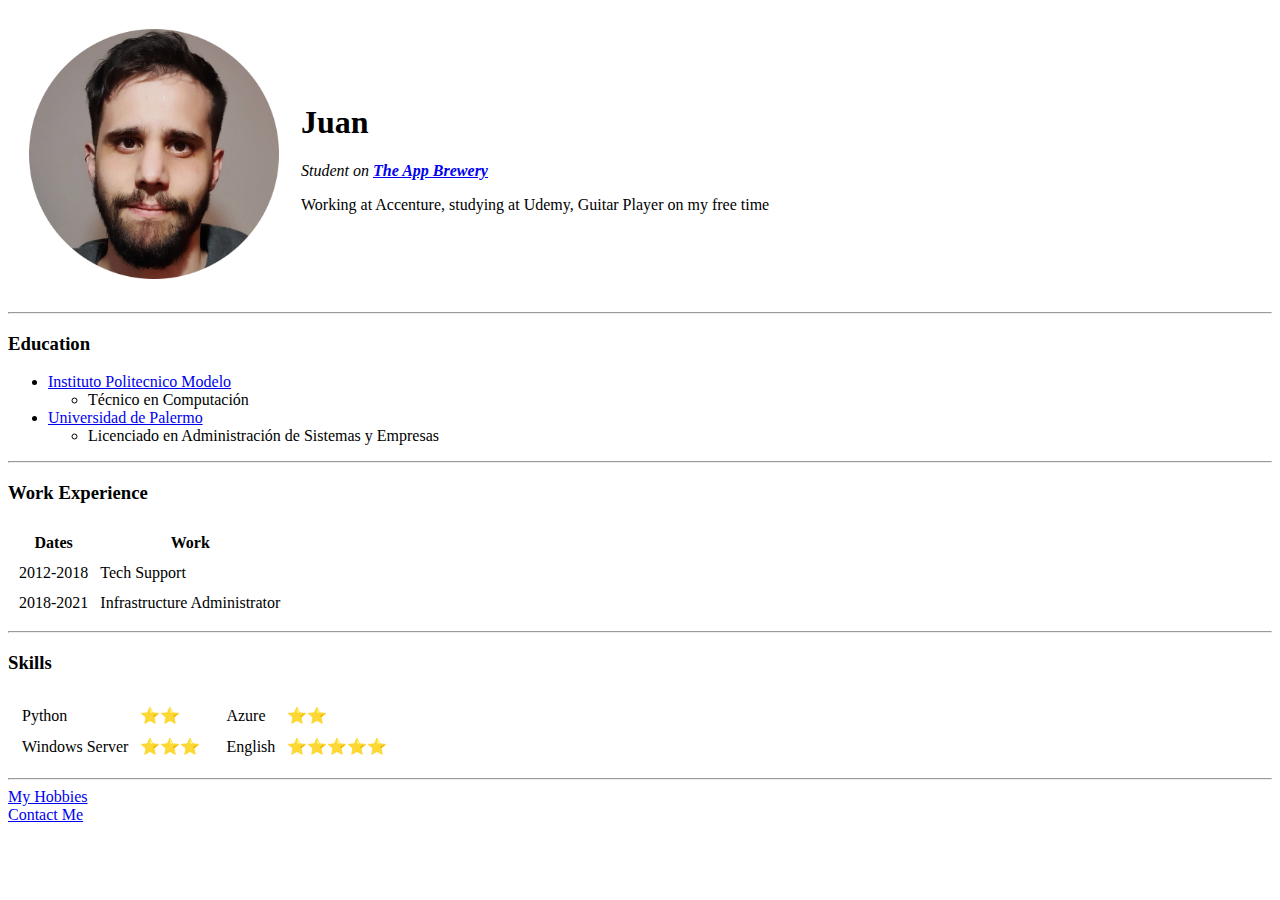
==== index.html @ 0cb35a0c "Add initial CV website files" ====
<!DOCTYPE html>
<html lang=" " dir="ltr">

<head>
  <meta charset="utf-8">
  <title>Juan's Personal Site</title>
</head>

<body>
  <table cellspacing="20">
    <tr>
      <td><img src="images/foto-modified.png" alt="foto de perfil" height="250"></td>
      <td><h1>Juan</h1>
      <p><em>Student on <strong><a href="https://www.appbrewery.co/">The App Brewery</a></strong></em></p>
      <p>Working at Accenture, studying at Udemy, Guitar Player on my free time</p></td>
    </tr>
  </table>


  <hr>
  <h3>Education</h3>
  <ul>
    <li><a href="https://www.ipm.edu.ar/">Instituto Politecnico Modelo</a></li>
    <ul>
      <li>Técnico en Computación</li>
    </ul>
    <li><a href="https://www.palermo.edu/">Universidad de Palermo</a></li>
    <ul>
      <li>Licenciado en Administración de Sistemas y Empresas</li>
    </ul>
  </ul>
  <hr>
  <h3>Work Experience</h3>
  <table cellspacing="10">
    <thead>
      <tr>
        <th>Dates</th>
        <th>Work</th>
      </tr>
    </thead>
    <tbody>
      <tr>
        <td>2012-2018</td>
        <td>Tech Support</td>
      </tr>
      <tr>
        <td>2018-2021</td>
        <td>Infrastructure Administrator</td>
      </tr>
    </tbody>
  </table>
  <hr>
  <h3>Skills</h3>
<table>
  <tr>
    <td>
      <table cellspacing="10">
        <tr>
          <td>Python</td>
          <td>⭐⭐</td>
        </tr>
        <tr>
          <td>Windows Server</td>
          <td>⭐⭐⭐</td>
        </tr>
      </table>
    </td>
    <td>
      <table cellspacing="10">
        <tr>
          <td>Azure</td>
          <td>⭐⭐</td>
        </tr>
        <tr>
          <td>English</td>
          <td>⭐⭐⭐⭐⭐</td>
        </tr>
      </table>
    </td>
  </tr>
</table>
  <hr>
  <a href="hobbies.html">My Hobbies</a>
  <br>
  <a href="contact.html">Contact Me</a>
</body>

</html>
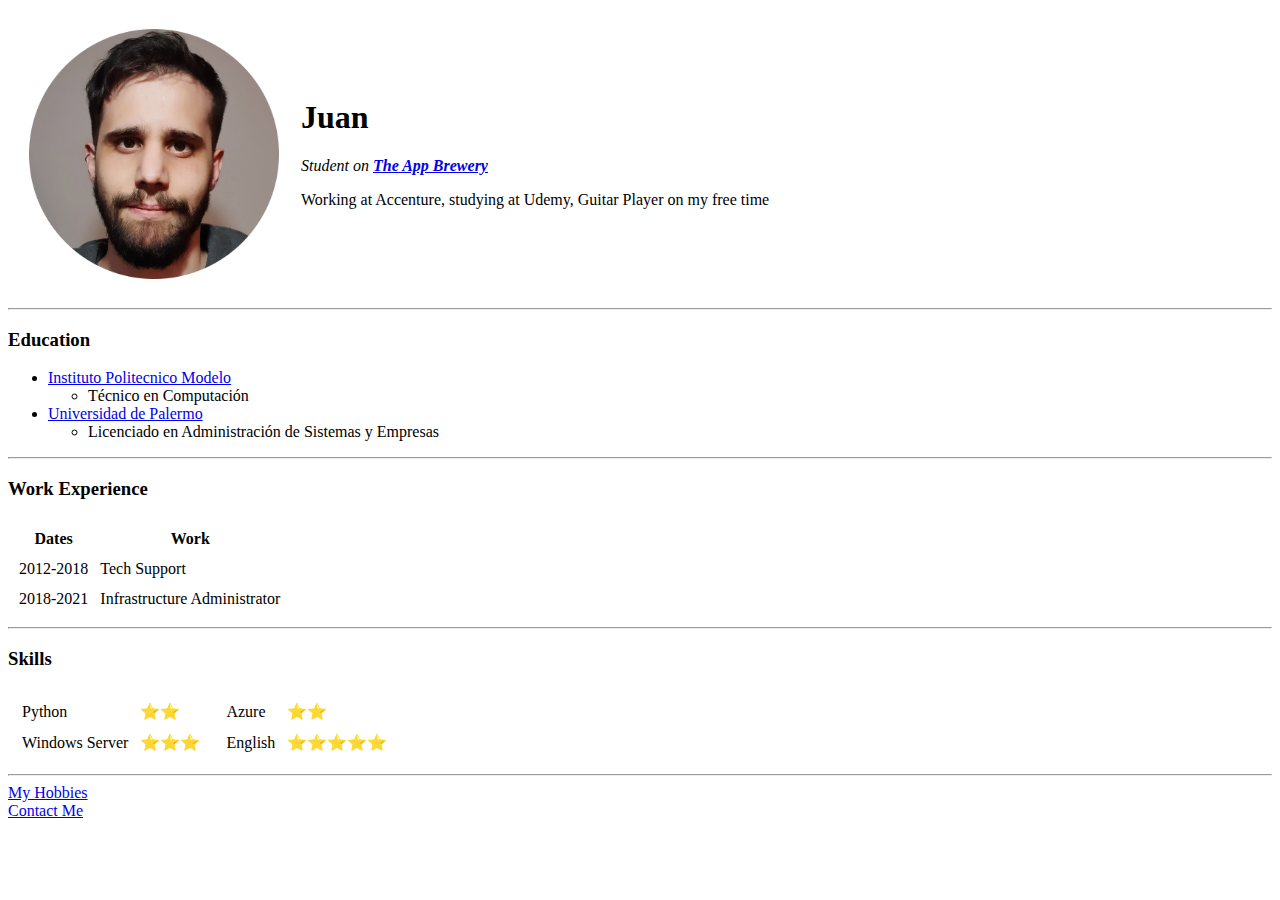
==== commit 72b0fec2: "Update index.html" ====
--- a/index.html
+++ b/index.html
@@ -1,4 +1,3 @@
-<!DOCTYPE html>
 <html lang=" " dir="ltr">
 
 <head>
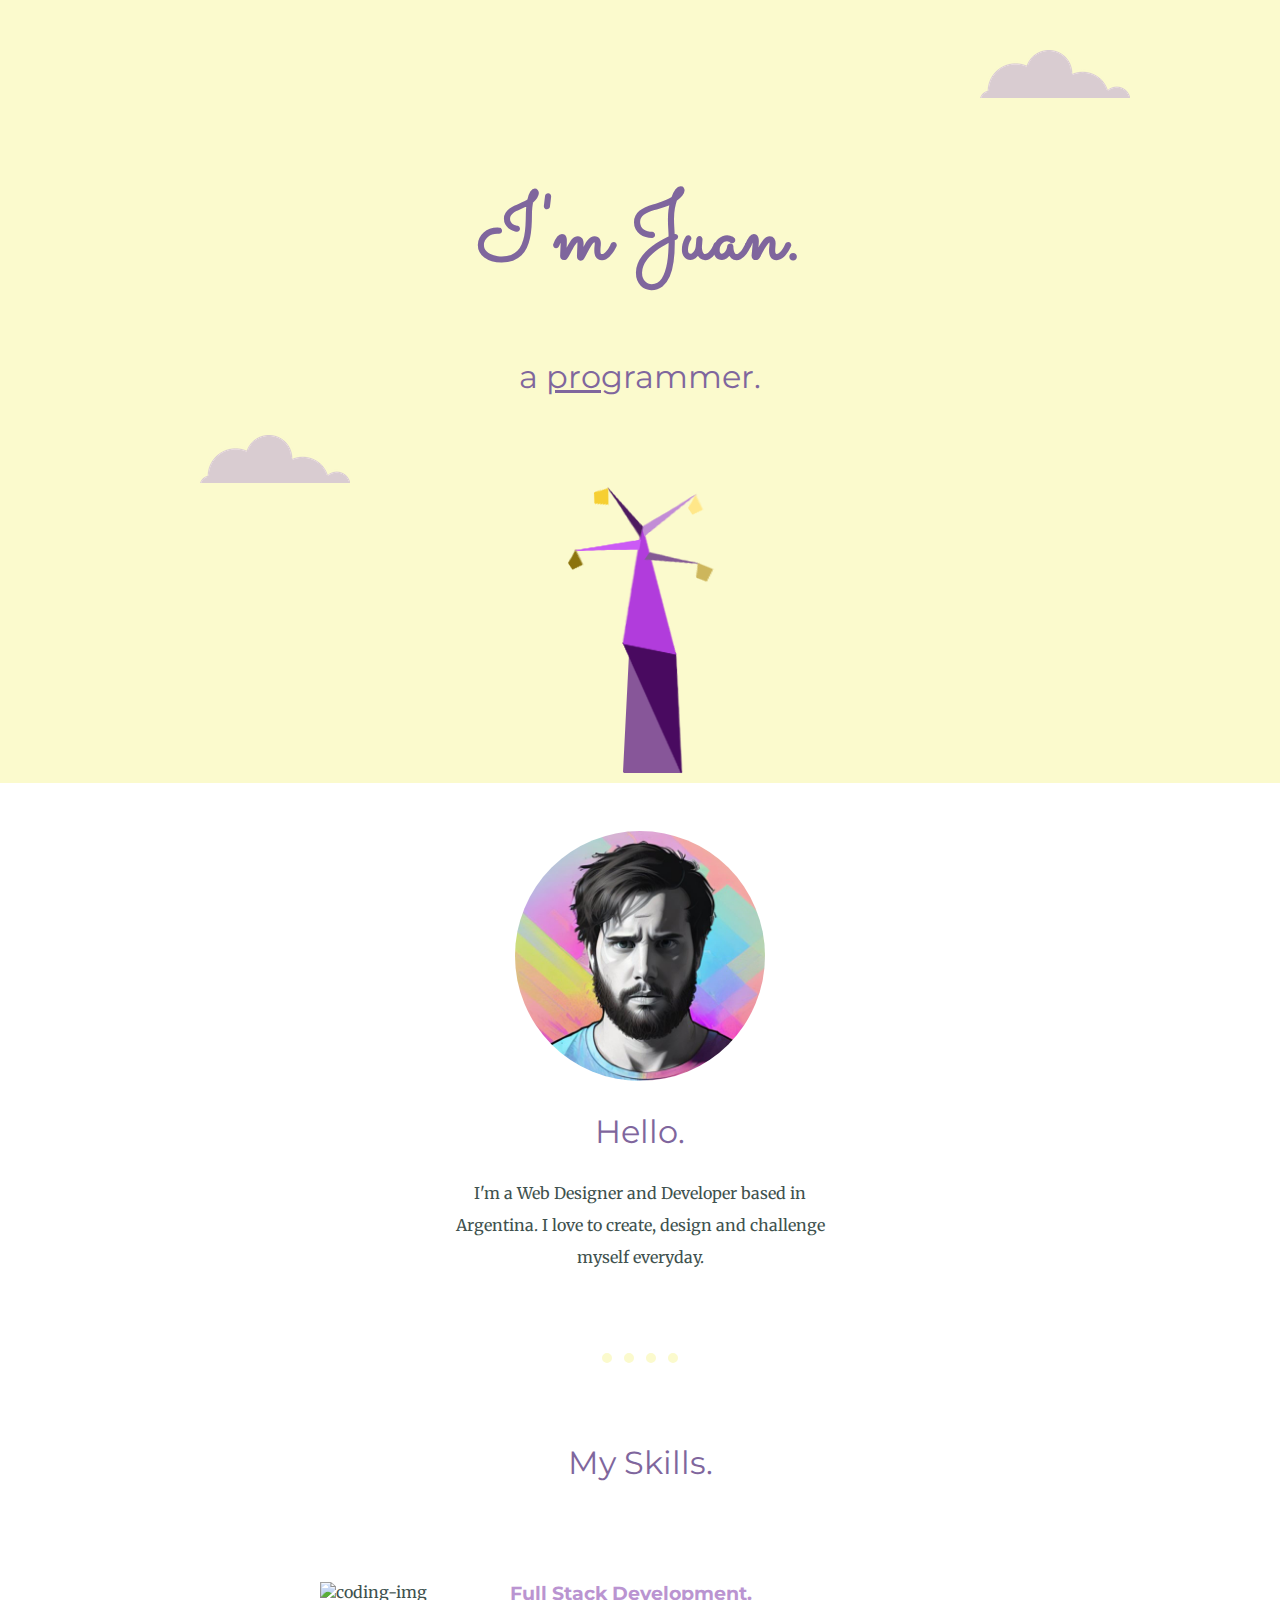
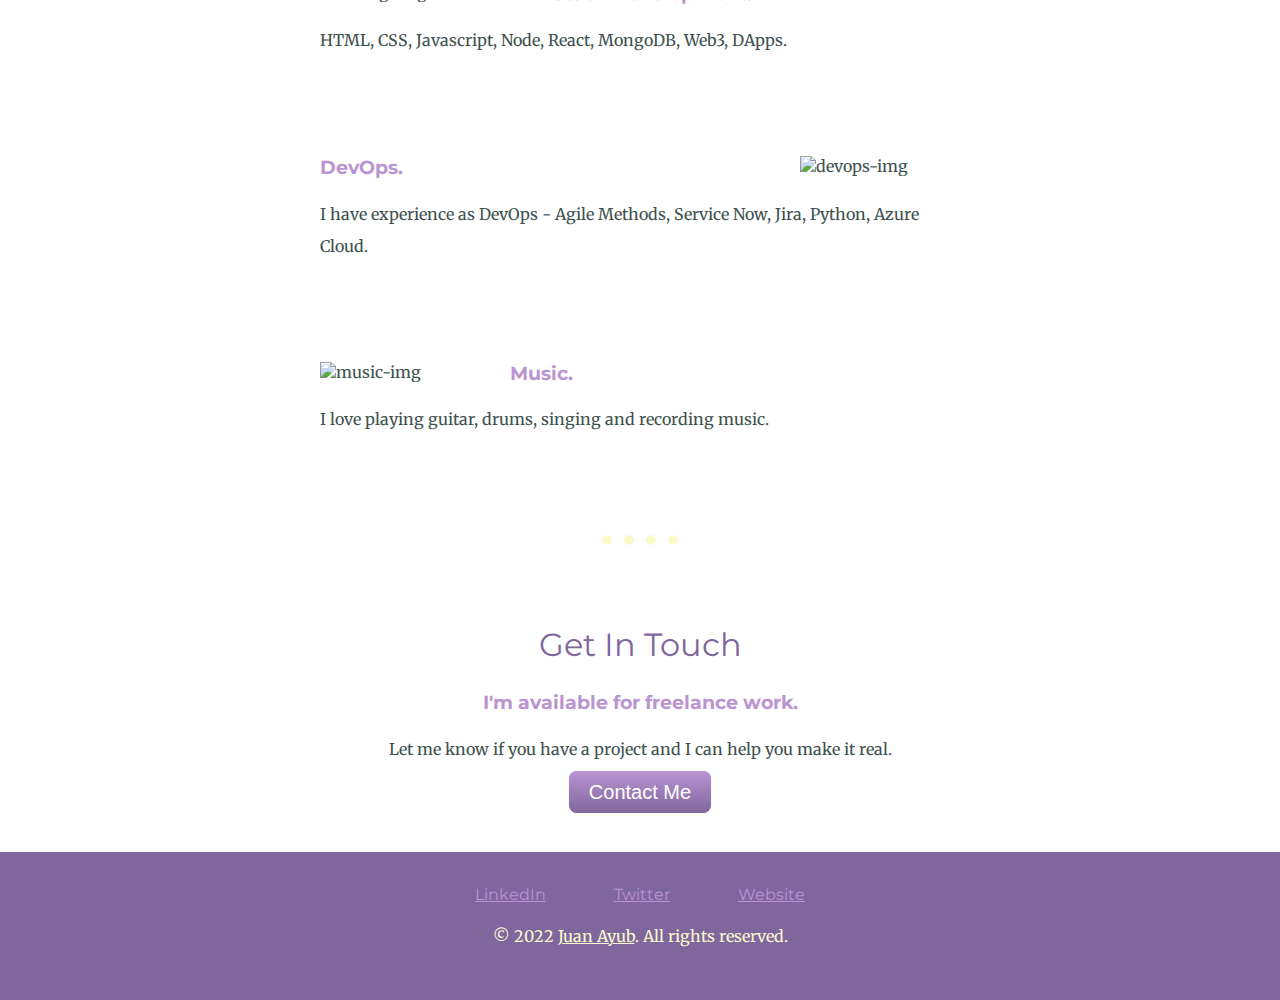
==== commit 3bfa92a9: "Add files via upload" ====
--- a/index.html
+++ b/index.html
@@ -1,87 +1,61 @@
-<html lang=" " dir="ltr">
-
-<head>
-  <meta charset="utf-8">
-  <title>Juan's Personal Site</title>
-</head>
-
-<body>
-  <table cellspacing="20">
-    <tr>
-      <td><img src="images/foto-modified.png" alt="foto de perfil" height="250"></td>
-      <td><h1>Juan</h1>
-      <p><em>Student on <strong><a href="https://www.appbrewery.co/">The App Brewery</a></strong></em></p>
-      <p>Working at Accenture, studying at Udemy, Guitar Player on my free time</p></td>
-    </tr>
-  </table>
+<!DOCTYPE html>
+<html lang="en" dir="ltr">
+  <head>
+    <meta charset="utf-8">
+    <title>Juan's Site</title>
+    <link rel="stylesheet" href="css/styles.css">
+    <link rel="icon" href="favicon.ico">
+    <link rel="preconnect" href="https://fonts.googleapis.com"><link rel="preconnect" href="https://fonts.gstatic.com" crossorigin><link href="https://fonts.googleapis.com/css2?family=Merriweather&family=Montserrat&family=Sacramento&display=swap" rel="stylesheet">
+  </head>
+  <body>
+    <div class="top-container">
+      <img class="top-cloud" src="images/cloud.png" alt="cloud-img">
+      <h1>I'm Juan.</h1>
+      <h2>a <span class="pro">pro</span>grammer.</h2>
+      <img class="bottom-cloud" src="images/cloud.png" alt="cloud-img">
+      <img src="images/tree.png" alt="tree-img">
+    </div>
+    <div class="middle-container">
+      <div class="profile">
+        <img class="profile-pic" src="images/profilepic.jpeg" alt="profile-pic">
+        <h2>Hello.</h2>
+        <p class="intro">I'm a Web Designer and Developer based in Argentina. I love to create, design and challenge myself everyday.</p>
+      </div>
+      <hr>
+      <div class="skills">
+        <h2>My Skills.</h2>
+        <div class="skill-row">
+          <img class="web-pics" src="https://cdn-icons-png.flaticon.com/512/2518/2518007.png" alt="coding-img">
+          <h3>Full Stack Development.</h3>
+          <p>HTML, CSS, Javascript, Node, React, MongoDB, Web3, DApps.</p>
+        </div>
+        <div class="skill-row">
+          <img class="code-pics" src="https://cdn-icons-png.flaticon.com/512/5136/5136950.png" alt="devops-img">
+          <h3>DevOps.</h3>
+          <p>I have experience as DevOps - Agile Methods, Service Now, Jira, Python, Azure Cloud.</p>
+        </div>
+        <div class="skill-row">
+          <img class="music-pics" src="https://cdn-icons-png.flaticon.com/512/1384/1384061.png" alt="music-img">
+          <h3>Music.</h3>
+          <p>I love playing guitar, drums, singing and recording music.</p>
+        </div>
+      </div>
+      <hr>
+      <div class="contact-me">
+        <h2>Get In Touch</h2>
+        <h3>I'm available for freelance work.</h3>
+        <p>Let me know if you have a project and I can help you make it real.</p>
+        <a class="btn" href="mailto:juan.ayub@gmail.com">Contact Me</a>
+      </div>
+    </div>
 
 
-  <hr>
-  <h3>Education</h3>
-  <ul>
-    <li><a href="https://www.ipm.edu.ar/">Instituto Politecnico Modelo</a></li>
-    <ul>
-      <li>Técnico en Computación</li>
-    </ul>
-    <li><a href="https://www.palermo.edu/">Universidad de Palermo</a></li>
-    <ul>
-      <li>Licenciado en Administración de Sistemas y Empresas</li>
-    </ul>
-  </ul>
-  <hr>
-  <h3>Work Experience</h3>
-  <table cellspacing="10">
-    <thead>
-      <tr>
-        <th>Dates</th>
-        <th>Work</th>
-      </tr>
-    </thead>
-    <tbody>
-      <tr>
-        <td>2012-2018</td>
-        <td>Tech Support</td>
-      </tr>
-      <tr>
-        <td>2018-2021</td>
-        <td>Infrastructure Administrator</td>
-      </tr>
-    </tbody>
-  </table>
-  <hr>
-  <h3>Skills</h3>
-<table>
-  <tr>
-    <td>
-      <table cellspacing="10">
-        <tr>
-          <td>Python</td>
-          <td>⭐⭐</td>
-        </tr>
-        <tr>
-          <td>Windows Server</td>
-          <td>⭐⭐⭐</td>
-        </tr>
-      </table>
-    </td>
-    <td>
-      <table cellspacing="10">
-        <tr>
-          <td>Azure</td>
-          <td>⭐⭐</td>
-        </tr>
-        <tr>
-          <td>English</td>
-          <td>⭐⭐⭐⭐⭐</td>
-        </tr>
-      </table>
-    </td>
-  </tr>
-</table>
-  <hr>
-  <a href="hobbies.html">My Hobbies</a>
-  <br>
-  <a href="contact.html">Contact Me</a>
-</body>
+    <div class="bottom-container">
+      <a class="footer-link" href="https://www.linkedin.com/in/juan-ayub-911b884a/">LinkedIn</a>
+      <a class="footer-link" href="https://twitter.com/Jumaayot">Twitter</a>
+      <a class="footer-link" href="https://www.dreamtheater.com.ar">Website</a>
+      <p class="about">© 2022 <span class=pro>Juan Ayub</span>. All rights reserved.</p>
+    </div>
 
+  </body>
 </html>
--- a/css/styles.css
+++ b/css/styles.css
@@ -0,0 +1,154 @@
+body {
+  color: #40514E;
+  margin: 0;
+  text-align: center;
+  font-family: 'Merriweather', sans-serif;
+}
+
+h1 {
+  font-size: 562.5%;
+  margin: 50px auto 0 auto;
+  line-height: 2;
+  font-family: 'Sacramento', cursive;
+  color: #7F669D;
+}
+
+h2 {
+  font-family: 'Montserrat', sans-serif;
+  font-size: 2rem;
+  font-weight: normal;
+  color: #7F669D;
+}
+
+h3 {
+  font-family: 'Montserrat', sans-serif;
+  color: #BA94D1;
+}
+
+a {
+  color: #7F669D;
+  font-family: 'Montserrat', sans-serif;
+  margin: auto 2em auto 2em;
+}
+
+a:hover {
+  color: #FBFACD;
+}
+
+hr{
+  width: 6%;
+  border-style: dotted none none;
+  border-width: 10px;
+  border-color: #FBFACD;
+  margin: 5em auto 5em auto;
+}
+
+p{
+  line-height: 2;
+}
+
+/**************************CLASSES*************************/
+.top-container {
+  background-color: #FBFACD;
+  position: relative;
+  padding-top: 100px;
+}
+
+.top-cloud {
+  position: absolute;
+  right: 150px;
+  top: 50px;
+}
+
+.bottom-cloud {
+  position: absolute;
+  left: 200px;
+  bottom: 300px;
+}
+
+.pro {
+  text-decoration: underline;
+}
+
+.middle-container{
+  margin: 3em 0 3em 0;
+}
+
+.profile-pic {
+  border-radius: 100%;
+  height: 250px;
+}
+
+.intro{
+  width: 30%;
+  margin: auto;
+}
+
+.web-pics {
+  width: 25%;
+  float: left;
+  margin-right: 30px;
+}
+
+.code-pics {
+  width: 25%;
+  float: right;
+  margin-left: 30px;
+}
+
+.music-pics {
+  width: 25%;
+  float: left;
+  margin-right: 30px;
+}
+
+.skill-row {
+  margin: 100px auto 100px auto;
+  width: 50%;
+  text-align: left;
+}
+
+.btn {
+  background: #BA94D1;
+  background-image: -webkit-linear-gradient(top, #BA94D1, #7F669D);
+  background-image: -moz-linear-gradient(top, #BA94D1, #7F669D);
+  background-image: -ms-linear-gradient(top, #BA94D1, #7F669D);
+  background-image: -o-linear-gradient(top, #BA94D1, #7F669D);
+  background-image: linear-gradient(to bottom, #BA94D1, #7F669D);
+  -webkit-border-radius: 8;
+  -moz-border-radius: 8;
+  border-radius: 8px;
+  font-family: Arial;
+  color: #ffffff;
+  font-size: 20px;
+  padding: 10px 20px 10px 20px;
+  text-decoration: none;
+}
+
+.btn:hover {
+  background: #DEBACE;
+  background-image: -webkit-linear-gradient(top, #DEBACE, #BA94D1);
+  background-image: -moz-linear-gradient(top, #DEBACE, #BA94D1);
+  background-image: -ms-linear-gradient(top, #DEBACE, #BA94D1);
+  background-image: -o-linear-gradient(top, #DEBACE, #BA94D1);
+  background-image: linear-gradient(to bottom, #DEBACE, #BA94D1);
+  text-decoration: none;
+}
+
+.contact-me{
+  width: 40%;
+  margin: 1em auto 1em auto;
+}
+
+.footer-link{
+  color: #BA94D1;
+}
+
+.bottom-container{
+  padding: 2em;
+  background-color: #7F669D;
+}
+
+.about{
+  color: #FBFACD;
+}
